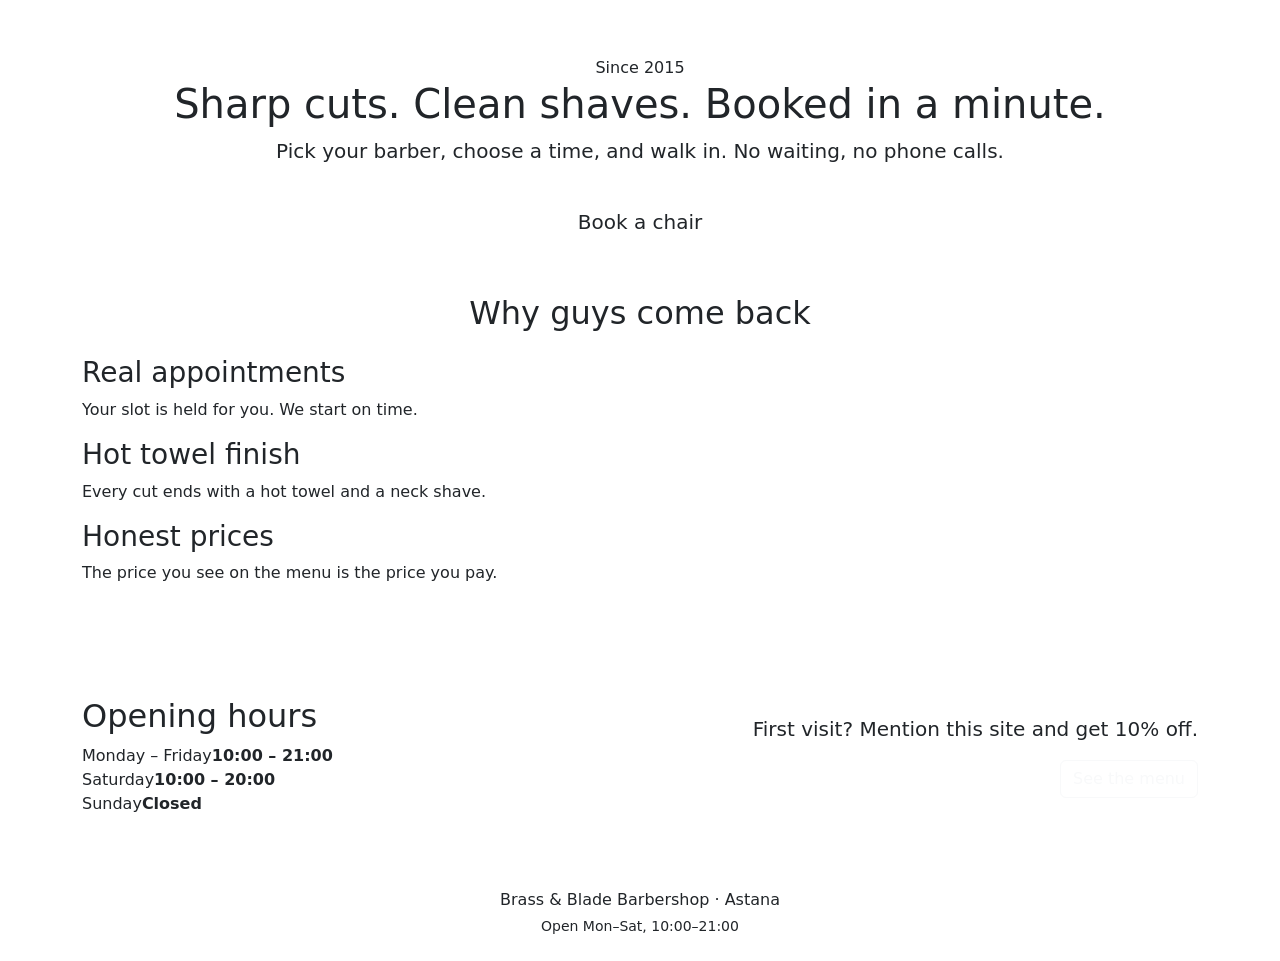
==== index.html @ 228490f8 "Add files via upload" ====
<!DOCTYPE html>
<html lang="en">
<head>
  <meta charset="UTF-8">
  <meta name="viewport" content="width=device-width, initial-scale=1">
  <title>Home | Brass &amp; Blade Barbershop</title>
  <link href="https://cdn.jsdelivr.net/npm/bootstrap@5.3.3/dist/css/bootstrap.min.css" rel="stylesheet">
  <link href="https://fonts.googleapis.com/css2?family=Oswald:wght@500;700&family=Source+Sans+3:wght@400;600&display=swap" rel="stylesheet">
  <link href="css/style.css" rel="stylesheet">
</head>
<body>
  <header id="site-header">
    <nav class="navbar navbar-expand-lg navbar-dark">
      <div class="container">
        <a class="navbar-brand" href="index.html">Brass &amp; Blade</a>
        <button class="navbar-toggler" type="button" data-bs-toggle="collapse" data-bs-target="#menu" aria-controls="menu" aria-expanded="false" aria-label="Toggle navigation"><span class="navbar-toggler-icon"></span></button>
        <div class="collapse navbar-collapse" id="menu"><ul class="navbar-nav ms-auto"><li class="nav-item"><a class="nav-link active" href="index.html">Home</a></li><li class="nav-item"><a class="nav-link" href="services.html">Services</a></li><li class="nav-item"><a class="nav-link" href="barbers.html">Barbers</a></li><li class="nav-item"><a class="nav-link" href="booking.html">Book now</a></li><li class="nav-item"><a class="nav-link" href="contact.html">Contact</a></li></ul></div>
      </div>
    </nav>
  </header>
  <main>
    <section id="hero" class="text-center">
      <div class="container">
        <span class="hero-tag">Since 2015</span>
        <h1>Sharp cuts. Clean shaves. Booked in a minute.</h1>
        <p class="lead mx-auto">Pick your barber, choose a time, and walk in. No waiting, no phone calls.</p>
        <a href="booking.html" class="btn btn-brass btn-lg mt-3">Book a chair</a>
      </div>
    </section>
    <section class="py-5">
      <div class="container">
        <h2 class="text-center mb-4">Why guys come back</h2>
        <div class="features">
          <article class="feature"><h3>Real appointments</h3><p>Your slot is held for you. We start on time.</p></article>
          <article class="feature"><h3>Hot towel finish</h3><p>Every cut ends with a hot towel and a neck shave.</p></article>
          <article class="feature"><h3>Honest prices</h3><p>The price you see on the menu is the price you pay.</p></article>
        </div>
      </div>
    </section>
    <section class="py-5 bg-ink">
      <div class="container">
        <div class="row align-items-center g-4">
          <div class="col-md-6"><h2>Opening hours</h2>
            <ul class="list-unstyled hours mb-0">
              <li><span>Monday &ndash; Friday</span><strong>10:00 &ndash; 21:00</strong></li>
              <li><span>Saturday</span><strong>10:00 &ndash; 20:00</strong></li>
              <li><span>Sunday</span><strong>Closed</strong></li>
            </ul></div>
          <div class="col-md-6 text-md-end"><p class="lead">First visit? Mention this site and get 10% off.</p><a href="services.html" class="btn btn-outline-light">See the menu</a></div>
        </div>
      </div>
    </section>
  </main>
  <footer class="text-center py-4">
    <div class="container">
      <p class="mb-1">Brass &amp; Blade Barbershop &middot; Astana</p>
      <p class="mb-0 small">Open Mon&ndash;Sat, 10:00&ndash;21:00</p>
    </div>
  </footer>
  <script src="https://cdn.jsdelivr.net/npm/bootstrap@5.3.3/dist/js/bootstrap.bundle.min.js"></script>
</body>
</html>
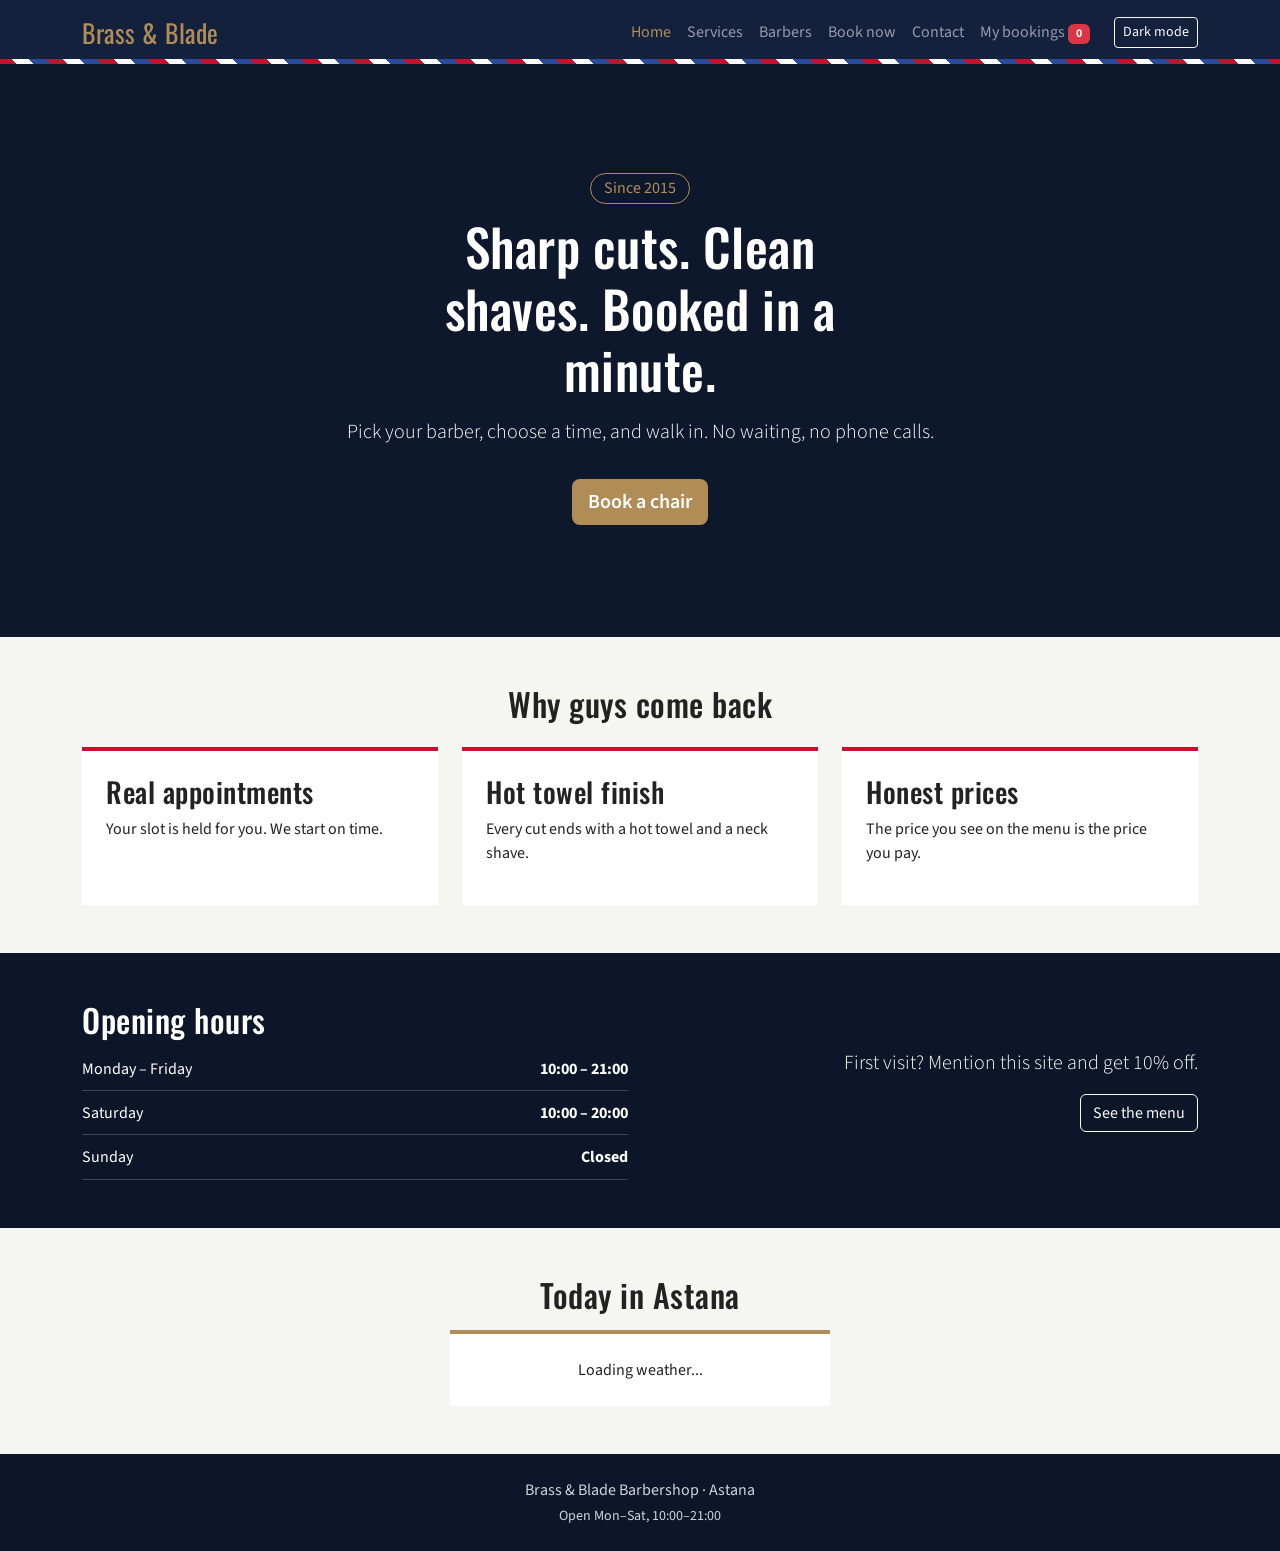
==== commit dc84fc42: "feat: add weather blocks my bookings link and scripts to home page" ====
--- a/index.html
+++ b/index.html
@@ -14,7 +14,8 @@
       <div class="container">
         <a class="navbar-brand" href="index.html">Brass &amp; Blade</a>
         <button class="navbar-toggler" type="button" data-bs-toggle="collapse" data-bs-target="#menu" aria-controls="menu" aria-expanded="false" aria-label="Toggle navigation"><span class="navbar-toggler-icon"></span></button>
-        <div class="collapse navbar-collapse" id="menu"><ul class="navbar-nav ms-auto"><li class="nav-item"><a class="nav-link active" href="index.html">Home</a></li><li class="nav-item"><a class="nav-link" href="services.html">Services</a></li><li class="nav-item"><a class="nav-link" href="barbers.html">Barbers</a></li><li class="nav-item"><a class="nav-link" href="booking.html">Book now</a></li><li class="nav-item"><a class="nav-link" href="contact.html">Contact</a></li></ul></div>
+        <div class="collapse navbar-collapse" id="menu"><ul class="navbar-nav ms-auto"><li class="nav-item"><a class="nav-link active" href="index.html">Home</a></li><li class="nav-item"><a class="nav-link" href="services.html">Services</a></li><li class="nav-item"><a class="nav-link" href="barbers.html">Barbers</a></li><li class="nav-item"><a class="nav-link" href="booking.html">Book now</a></li><li class="nav-item"><a class="nav-link" href="contact.html">Contact</a></li><li class="nav-item"><a class="nav-link" href="mybookings.html">My bookings <span class="badge bg-danger" id="booking-badge">0</span></a></li></ul>
+          <button id="theme-toggle" class="btn btn-outline-light btn-sm ms-lg-3" type="button">Dark mode</button></div>
       </div>
     </nav>
   </header>
@@ -50,6 +51,12 @@
         </div>
       </div>
     </section>
+    <section class="py-5">
+      <div class="container text-center">
+        <h2 class="mb-3">Today in Astana</h2>
+        <div id="weather" class="weather-card mx-auto" aria-live="polite">Loading weather...</div>
+      </div>
+    </section>
   </main>
   <footer class="text-center py-4">
     <div class="container">
@@ -57,6 +64,13 @@
       <p class="mb-0 small">Open Mon&ndash;Sat, 10:00&ndash;21:00</p>
     </div>
   </footer>
+  <button id="back-top" type="button" aria-label="Back to top">&uarr;</button>
   <script src="https://cdn.jsdelivr.net/npm/bootstrap@5.3.3/dist/js/bootstrap.bundle.min.js"></script>
+  <script src="https://code.jquery.com/jquery-3.7.1.min.js"></script>
+  <script src="js/app.js"></script>
+  <script src="js/models.js"></script>
+  <script src="js/api.js"></script>
+  <script src="js/final.js"></script>
+  <script src="js/jq.js"></script>
 </body>
 </html>
--- a/css/style.css
+++ b/css/style.css
@@ -0,0 +1,75 @@
+/* Theme: ink navy, barber-pole red, brass */
+:root { --ink:#14213d; --ink-2:#0d1629; --red:#c8102e; --brass:#b08d57; --paper:#f5f5f2; }
+body { font-family:'Source Sans 3',sans-serif; color:#222; background:var(--paper); }
+h1,h2,h3,.navbar-brand { font-family:'Oswald',sans-serif; letter-spacing:.5px; }
+
+/* Positioning: sticky header (fixed-style) + barber-pole stripe via ::after (absolute) */
+#site-header { position:sticky; top:0; z-index:100; background:var(--ink); }
+#site-header::after { content:""; position:absolute; left:0; right:0; bottom:0; height:5px;
+  background:repeating-linear-gradient(45deg,var(--red) 0 12px,#fff 12px 24px,#2a4a9a 24px 36px); }
+.navbar-brand { font-size:1.6rem; color:var(--brass)!important; }
+.nav-link.active { color:var(--brass)!important; }
+
+#hero { background:linear-gradient(rgba(13,22,41,.85),rgba(13,22,41,.85)),var(--ink); color:#fff; padding:7rem 0; }
+#hero h1 { font-size:3.2rem; max-width:18ch; margin:1rem auto; }
+.hero-tag { border:1px solid var(--brass); color:var(--brass); padding:.2rem .8rem; border-radius:2rem; }
+.btn-brass { background:var(--brass); color:#fff; border:0; font-weight:600; }
+.btn-brass:hover { background:var(--red); color:#fff; }
+
+.page-title { background:var(--ink); color:#fff; padding:3rem 0; text-align:center; }
+.page-title p { color:var(--brass); margin:0; }
+.bg-ink { background:var(--ink-2); color:#fff; }
+
+/* Flexbox */
+.features { display:flex; gap:1.5rem; }
+.feature { flex:1; background:#fff; padding:1.5rem; border-top:4px solid var(--red); }
+.hours li { display:flex; justify-content:space-between; border-bottom:1px solid #ffffff33; padding:.6rem 0; }
+
+/* Grid */
+.barber-grid { display:grid; grid-template-columns:repeat(4,1fr); gap:1.5rem; }
+.barber { position:relative; background:#fff; padding:1.5rem; text-align:center; }
+.avatar { width:90px; height:90px; margin:0 auto 1rem; border-radius:50%; background:var(--ink); color:var(--brass);
+  display:flex; align-items:center; justify-content:center; font:700 2.2rem 'Oswald',sans-serif; }
+.badge-spec { position:absolute; top:.8rem; right:.8rem; background:var(--red); color:#fff; font-size:.75rem; padding:.2rem .6rem; }
+
+#price-table caption { caption-side:top; color:#555; }
+.contact-card { background:#fff; padding:1.5rem; border-left:4px solid var(--brass); font-style:normal; }
+footer { background:var(--ink-2); color:#cfd3dc; }
+
+/* Tablet */
+@media (max-width:992px) {
+  .barber-grid { grid-template-columns:repeat(2,1fr); }
+  #hero h1 { font-size:2.5rem; }
+}
+/* Mobile */
+@media (max-width:576px) {
+  .features { flex-direction:column; }
+  .barber-grid { grid-template-columns:1fr; }
+  #hero { padding:4rem 0; }
+  #hero h1 { font-size:2rem; }
+}
+
+/* ===== Endterm additions ===== */
+.service-grid { display:grid; grid-template-columns:repeat(3,1fr); gap:1rem; }
+.service-card { background:#fff; padding:1rem; border-left:4px solid var(--brass); }
+.service-card .price { font-weight:600; color:var(--red); }
+#fav-panel { background:#fff; padding:1.25rem; border-top:4px solid var(--red); }
+#fav-list { list-style:none; padding:0; }
+#fav-list li { display:flex; justify-content:space-between; align-items:center; padding:.4rem 0; border-bottom:1px solid #ddd; }
+.bio { display:none; }
+.barber { cursor:pointer; }
+.row-picked > * { background-color:var(--red)!important; }
+.feature-closed { border-top-color:var(--brass); }
+#back-top { display:none; position:fixed; right:1.2rem; bottom:1.2rem; width:44px; height:44px; border:0; border-radius:50%; background:var(--brass); color:#fff; z-index:200; }
+.toast-note { position:fixed; left:50%; bottom:1.5rem; transform:translateX(-50%); background:var(--ink); color:#fff; padding:.6rem 1.2rem; border-radius:.4rem; z-index:300; }
+body.dark-mode { background:#0d1629; color:#e8e8e8; }
+body.dark-mode .feature, body.dark-mode .barber, body.dark-mode .contact-card, body.dark-mode .service-card, body.dark-mode #fav-panel { background:#1b2a4a; color:#e8e8e8; }
+body.dark-mode #fav-list li { border-color:#33466e; }
+body.dark-mode .btn-close { filter:invert(1); }
+@media (max-width:992px) { .service-grid { grid-template-columns:repeat(2,1fr); } }
+@media (max-width:576px) { .service-grid { grid-template-columns:1fr; } }
+
+/* ===== Final project additions ===== */
+.weather-card { max-width:380px; background:#fff; padding:1.5rem; border-top:4px solid var(--brass); }
+body.dark-mode .weather-card { background:#1b2a4a; color:#e8e8e8; }
+body.dark-mode .table { --bs-table-color:#e8e8e8; --bs-table-bg:#1b2a4a; --bs-table-striped-bg:#22345c; --bs-table-striped-color:#e8e8e8; }
